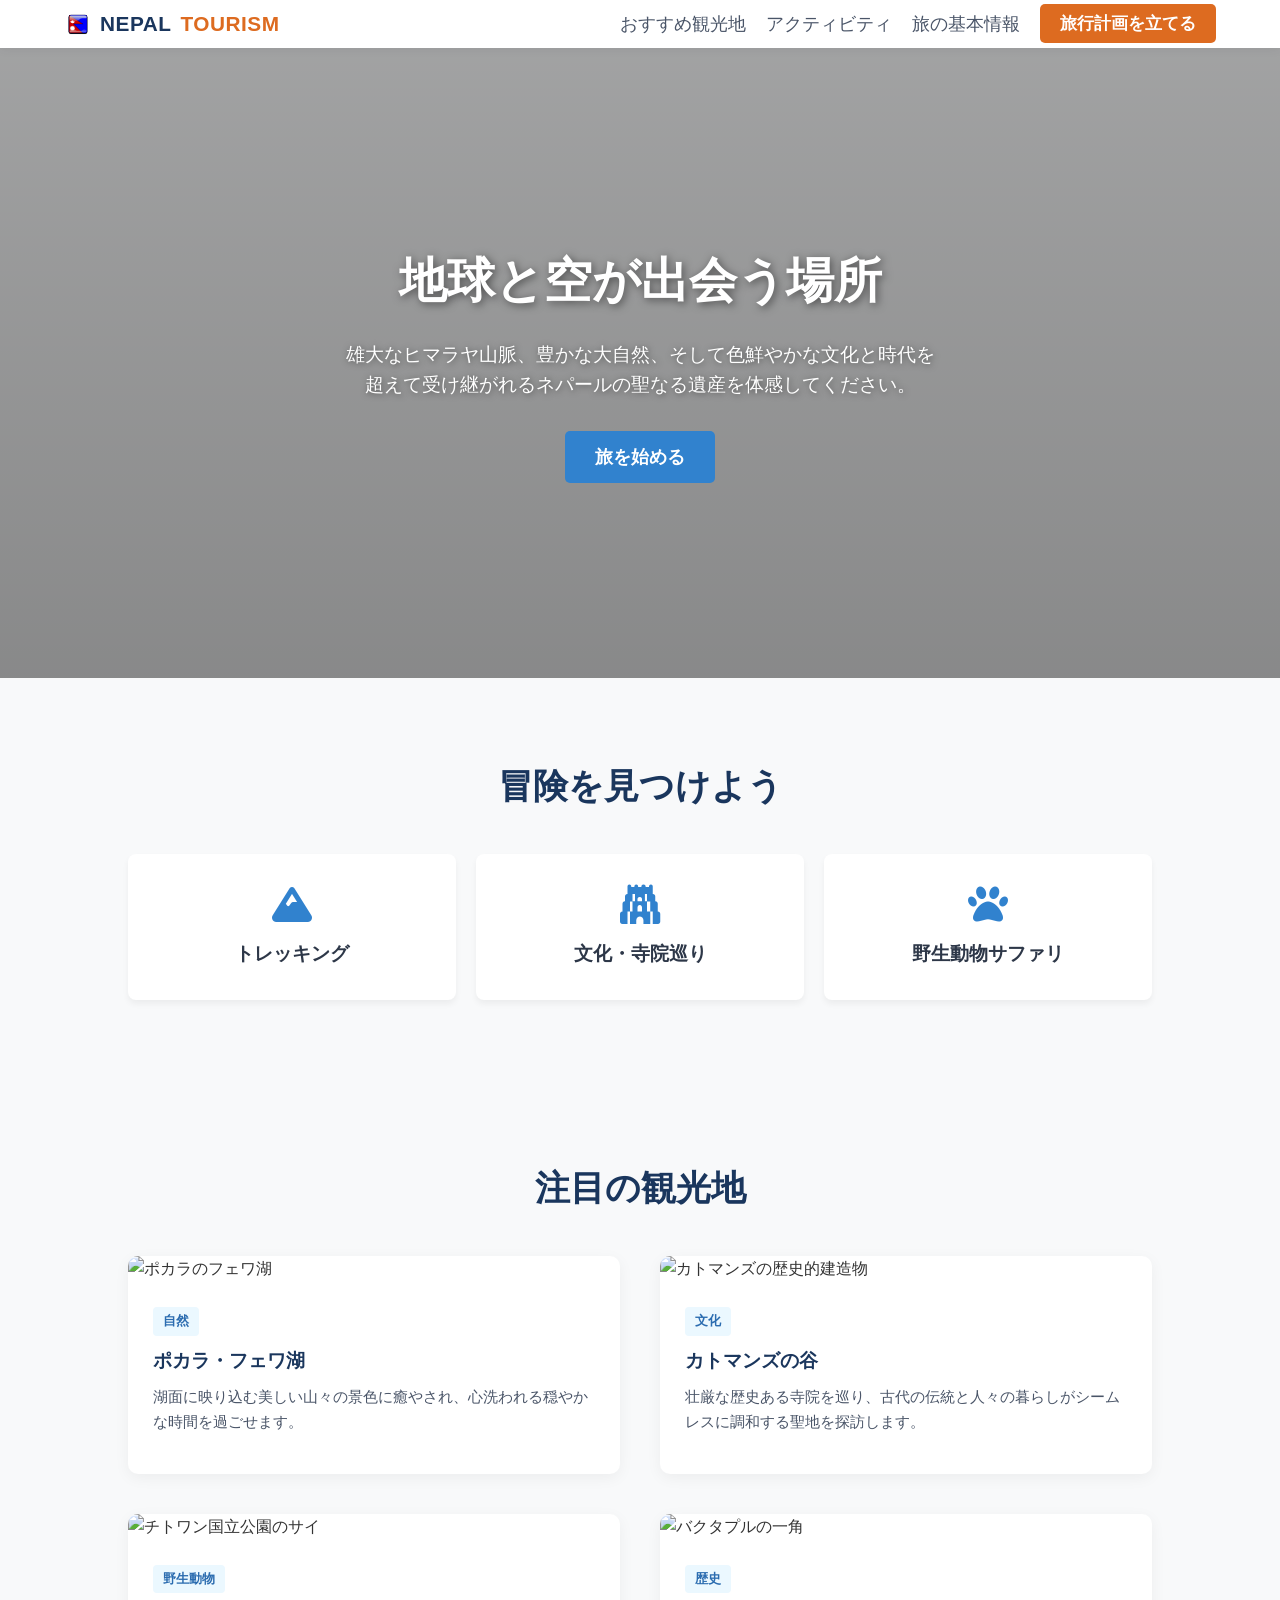
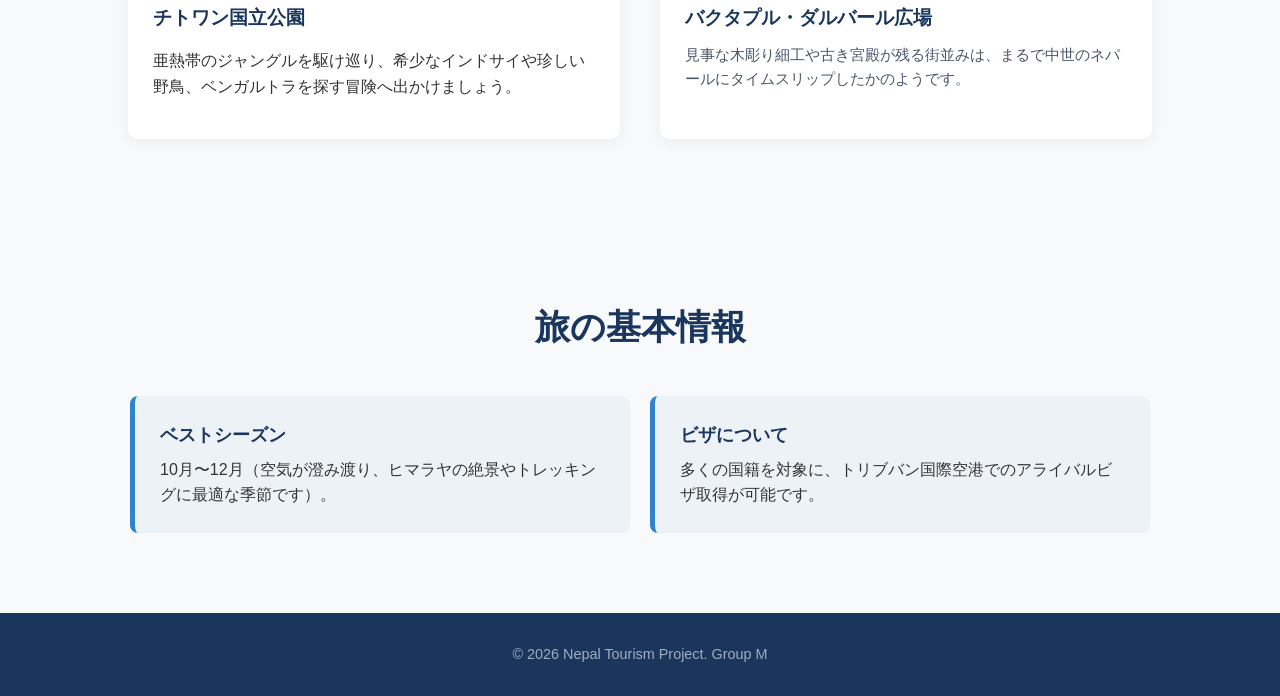
==== index.html @ db40b8c1 "index.html" ====
<!doctype html>
<html lang="ja">

<head>
    <meta charset="utf-8">
    <meta name="viewport" content="width=device-width, initial-scale=1.0">
    <meta name="description" content="ネパールの壮大な自然と文化の美しさを探求する旅へ">
    <title>ネパール観光ガイド | Discover Nepal</title>
    <link rel="stylesheet" href="https://unpkg.com/ress/dist/ress.min.css">
    <link rel="stylesheet" href="https://fonts.googleapis.com/css?family=Philosopher">
    <link rel="stylesheet" href="https://cdnjs.cloudflare.com/ajax/libs/font-awesome/6.4.0/css/all.min.css">
    <link rel="stylesheet" href="project.css">
</head>

<body>
    <!-- PROJECT -->
    <header class="site-header wrapper">
        <div id="home" class="logo">
            <a href="ourproject.html"><img src="np.svg" alt="Flag" class="logo-flag"> NEPAL<span>TOURISM</span></a>
        </div>
        <nav class="main-nav">
            <ul>
                <li><a href="#Destinations">おすすめ観光地</a></li>
                <li><a href="#Activities">アクティビティ</a></li>
                <li><a href="#Guide">旅の基本情報</a></li>
                <li><a href="#Contact" class="btn-nav">旅行計画を立てる</a></li>
            </ul>
        </nav>
    </header>

    <main>
        <section class="home">
            <div class="home-content wrapper">
                <h1>地球と空が出会う場所</h1>
                <p>雄大なヒマラヤ山脈、豊かな大自然、そして色鮮やかな文化と時代を超えて受け継がれるネパールの聖なる遺産を体感してください。</p>
                <a href="#Destinations" class="btn-primary">旅を始める</a>
            </div>
        </section>

        <!-- /#home -->
        <section id="Activities" class="categories">
            <h2>冒険を見つけよう</h2>
            <div class="category-grid">
                <div class="category-card">
                    <a href="trekking.html" target="_blank" rel="noopener noreferrer">
                        <i class="fa-solid fa-mountain"></i>
                        <h3>トレッキング</h3>
                    </a>
                </div>
                <div class="category-card">
                    <a href="culture.html" target="_blank" rel="noopener noreferrer">
                        <i class="fa-solid fa-gopuram"></i>
                        <h3>文化・寺院巡り</h3>
                    </a>
                </div>
                <div class="category-card">
                    <a href="safari.html" target="_blank" rel="noopener noreferrer">
                        <i class="fa-solid fa-paw"></i>
                        <h3>野生動物サファリ</h3>
                    </a>
                </div>
            </div>
        </section>
        <section id="Destinations" class="destinations">
            <h2>注目の観光地</h2>
            <div class="card-wrapper">
                <article class="Destination-card">
                    <img src="https://images.unsplash.com/photo-1735533441842-33c5e47b22ae?q=80&w=1470&auto=format&fit=crop&ixlib=rb-4.1.0&ixid=M3wxMjA3fDB8MHxwaG90by1wYWdlfHx8fGVufDB8fHx8fA%3D%3D
" alt="ポカラのフェワ湖">
                    <div class="card-body">
                        <span class="tag">自然</span>
                        <h3>ポカラ・フェワ湖</h3>
                        <p>湖面に映り込む美しい山々の景色に癒やされ、心洗われる穏やかな時間を過ごせます。</p>
                    </div>
                </article>
                <article class="Destination-card">
                    <img src="https://images.unsplash.com/photo-1605640840605-14ac1855827b?q=80&w=1633&auto=format&fit=crop&ixlib=rb-4.1.0&ixid=M3wxMjA3fDB8MHxwaG90by1wYWdlfHx8fGVufDB8fHx8fA%3D%3D
" alt="カトマンズの歴史的建造物">
                    <div class="card-body">
                        <span class="tag">文化</span>
                        <h3>カトマンズの谷</h3>
                        <p>壮厳な歴史ある寺院を巡り、古代の伝統と人々の暮らしがシームレスに調和する聖地を探訪します。</p>
                    </div>
                </article>
                <article class="Destination-card">
                    <img src="https://images.unsplash.com/photo-1751931817996-368c9ee352ee?q=80&w=1470&auto=format&fit=crop&ixlib=rb-4.1.0&ixid=M3wxMjA3fDB8MHxwaG90by1wYWdlfHx8fGVufDB8fHx8fA%3D%3D
" alt="チトワン国立公園のサイ">
                    <div class="card-body">
                        <span class="tag">野生動物</span>
                        <h3>チトワン国立公園</h3>
                        </p>亜熱帯のジャングルを駆け巡り、希少なインドサイや珍しい野鳥、ベンガルトラを探す冒険へ出かけましょう。</p>
                    </div>
                </article>
                <article class="Destination-card">
                    <img src="https://hsj.com.np/uploads/0000/1/2023/08/06/bhaktapur-rainy.jpg
" alt="バクタプルの一角">
                    <div class="card-body">
                        <span class="tag">歴史</span>
                        <h3>バクタプル・ダルバール広場</h3>
                        <p>見事な木彫り細工や古き宮殿が残る街並みは、まるで中世のネパールにタイムスリップしたかのようです。</p>
                    </div>
                </article>
            </div>
        </section>

        <!-- トラベルガイドセクション -->
        <section id="Guide" class="travel-info">
            <h2>旅の基本情報</h2>
            <div class="info-box-container">
                <div class="info-box">
                    <h4>ベストシーズン</h4>
                    <p>10月〜12月（空気が澄み渡り、ヒマラヤの絶景やトレッキングに最適な季節です）。</p>
                </div>
                <div class="info-box">
                    <h4>ビザについて</h4>
                    <p>多くの国籍を対象に、トリブバン国際空港でのアライバルビザ取得が可能です。</p>
                </div>
            </div>
        </section>
    </main>

    <!-- フッター -->
    <footer class="site-footer">
        <p>&copy; 2026 Nepal Tourism Project. Group M</p>
    </footer>

    <!-- スクロールアニメーションのスクリプト -->
    <script>
        const header = document.querySelector('.site-header');
        let lastScrollY = window.scrollY;

        window.addEventListener('scroll', () => {
            const currentScrollY = window.scrollY;
            if (currentScrollY < 0) return;

            if (currentScrollY > lastScrollY && currentScrollY > 80) {
                header.classList.add('scroll-hide');
            } else {
                header.classList.remove('scroll-hide');
            }
            lastScrollY = currentScrollY;
        });
    </script>
</body>

</html>
---- project.css ----
/*css start*/

* {
    margin: 0;
    padding: 0;
    box-sizing: border-box;
    font-family: "Helvetica Neue", Arial, "Hiragino Kaku Gothic ProN", "Hiragino Sans", sans-serif;
}

html {
    scroll-behavior: smooth;
}

body {
    background-color: #f8f9fa;
    color: #333;
    line-height: 1.6;
}

a {
    text-decoration: none;
    color: inherit;
}

/*2*/
.site-header {
    background-color: #ffffff;
    display: flex;
    justify-content: space-between;
    align-items: center;
    padding: 10px 5%;
    position: sticky;
    top: 0;
    z-index: 1000;
    box-shadow: 0 2px 10px rgba(0, 0, 0, 0.05);
    transition: transform 0.8s cubic-bezier(0.25, 1, 0.5, 1),
        opacity 0.8s cubic-bezier(0.25, 1, 0.5, 1),
        box-shadow 0.8s ease;
    transform: translateY(0);
    opacity: 1;
}

.site-header.scroll-hide {
    transform: translateY(-100%);
    /* Removed -100%. Now it only moves up slightly as it fades */
    opacity: 0;
    /* This creates the ultimate transparent blending effect */
    box-shadow: 0 2px 10px rgba(0, 0, 0, 0);
    /* Softly melts away the drop-shadow */
    pointer-events: none;
    /* Prevents users from accidentally clicking hidden menu links */
}

.logo a {
    display: flex;
    align-items: center;
    gap: 8px;
    font-weight: 700;
    font-size: 1.3rem;
    letter-spacing: 0.5px;
    color: #1a365d;
    line-height: 1;
}

.logo-flag {
    height: 28px;
    width: auto;
    object-fit: contain;
    display: inline-block;
}

.logo span {
    color: #dd6b20;
    margin-left: 1px;
}

.main-nav ul {
    display: flex;
    list-style: none;
    align-items: center;
    gap: 20px;
}

.main-nav a:not(.btn-nav) {
    font-weight: 500;
    font-size: 1.1rem;
    color: #4a5568;
    transition: color 0.3s ease;
}

.main-nav a:not(.btn-nav):hover {
    color: #dd6b20;
}

.btn-nav {
    background-color: #dd6b20;
    color: white !important;
    padding: 10px 20px;
    border-radius: 5px;
    font-weight: 600;
    font-size: 1.05rem;
    transition: background 0.3s ease;
}

.btn-nav:hover {
    background-color: #c05621;
}


.home {
    background: linear-gradient(rgba(0, 0, 0, 0.35), rgba(0, 0, 0, 0.45)),
        url('https://images.unsplash.com/photo-1589800463007-3be49fe18b92?q=80&w=2070&auto=format&fit=crop&ixlib=rb-4.1.0&ixid=M3wxMjA3fDB8MHxwaG90by1wYWdlfHx8fGVufDB8fHx8fA%3D%3D') no-repeat center center/cover;
    height: 70vh;
    display: flex;
    justify-content: center;
    align-items: center;
    text-align: center;
    color: white;
    padding: 0 20px;
}

.home-content h1 {
    font-size: 3rem;
    margin-bottom: 20px;
    text-shadow: 2px 2px 8px rgba(0, 0, 0, 0.5);
}

.home-content p {
    font-size: 1.2rem;
    max-width: 600px;
    margin: 0 auto 30px auto;
    text-shadow: 1px 1px 6px rgba(0, 0, 0, 0.5);
}

.btn-primary {
    background-color: #3182ce;
    color: white;
    padding: 12px 30px;
    border-radius: 5px;
    font-weight: 600;
    font-size: 1.1rem;
    transition: background 0.3s ease, transform 0.2s ease;
    display: inline-block;
}

.btn-primary:hover {
    background-color: #2b6cb0;
    transform: scale(1.03);
}

/*section*/

section {
    padding: 80px 10%;
    text-align: center;
}

section h2 {
    font-size: 2.2rem;
    color: #1a365d;
    margin-bottom: 40px;
    position: relative;
}

/*category*/
.category-grid {
    display: grid;
    grid-template-columns: repeat(auto-fit, minmax(200px, 1fr));
    gap: 20px;
}

.category-card {
    background: white;
    padding: 30px 20px;
    border-radius: 8px;
    box-shadow: 0 4px 6px rgba(0, 0, 0, 0.05);
    transition: transform 0.3s ease, box-shadow 0.3s ease;
}

.category-card a {
    display: block;
    width: 100%;
    height: 100%;
    color: inherit;
}

.category-card:hover {
    transform: translateY(-5px);
    box-shadow: 0 8px 15px rgba(0, 0, 0, 0.08);
}

.category-card i {
    font-size: 2.5rem;
    color: #3182ce;
    margin-bottom: 15px;
}

.category-card h3 {
    color: #2d3748;
    font-size: 1.2rem;
    transition: color 0.3s ease;
}

.category-card:hover h3 {
    color: #3182ce;
}

/*destination*/
.card-wrapper {
    display: grid;
    grid-template-columns: repeat(2, 1fr);
    gap: 40px;
    text-align: left;
}

.Destination-card {
    background: white;
    border-radius: 10px;
    overflow: hidden;
    box-shadow: 0 4px 15px rgba(0, 0, 0, 0.05);
    transition: transform 0.3s ease, box-shadow 0.3s ease;
}

.Destination-card img {
    width: 100%;
    height: 400px;
    object-fit: cover;
}

.card-body {
    padding: 25px;
}

.tag {
    background-color: #ebf8ff;
    color: #2b6cb0;
    padding: 4px 10px;
    border-radius: 4px;
    font-size: 0.8rem;
    font-weight: 600;
    display: inline-block;
    margin-bottom: 10px;
}

.card-body h3 {
    color: #1a365d;
    margin-bottom: 10px;
}

.card-body p {
    color: #4a5568;
    font-size: 0.95rem;
    margin-bottom: 15px;
}

/* Info Boxes */
.info-box-container {
    display: flex;
    gap: 20px;
    justify-content: center;
    flex-wrap: wrap;
}

/*infobox*/
.info-box {
    background-color: #edf2f7;
    padding: 25px;
    border-radius: 8px;
    flex: 1;
    min-width: 280px;
    max-width: 500px;
    text-align: left;
    border-left: 5px solid #3182ce;
}

.info-box h4 {
    color: #1a365d;
    font-size: 1.1rem;
    margin-bottom: 8px;
}

/*footer*/
.site-footer {
    background-color: #1a365d;
    color: #a0aec0;
    padding: 30px;
    text-align: center;
    font-size: 0.9rem;
}

.Destination-card:hover {
    transform: translateY(-5px);
    box-shadow: 0 8px 25px rgba(0, 0, 0, 0.1);
}
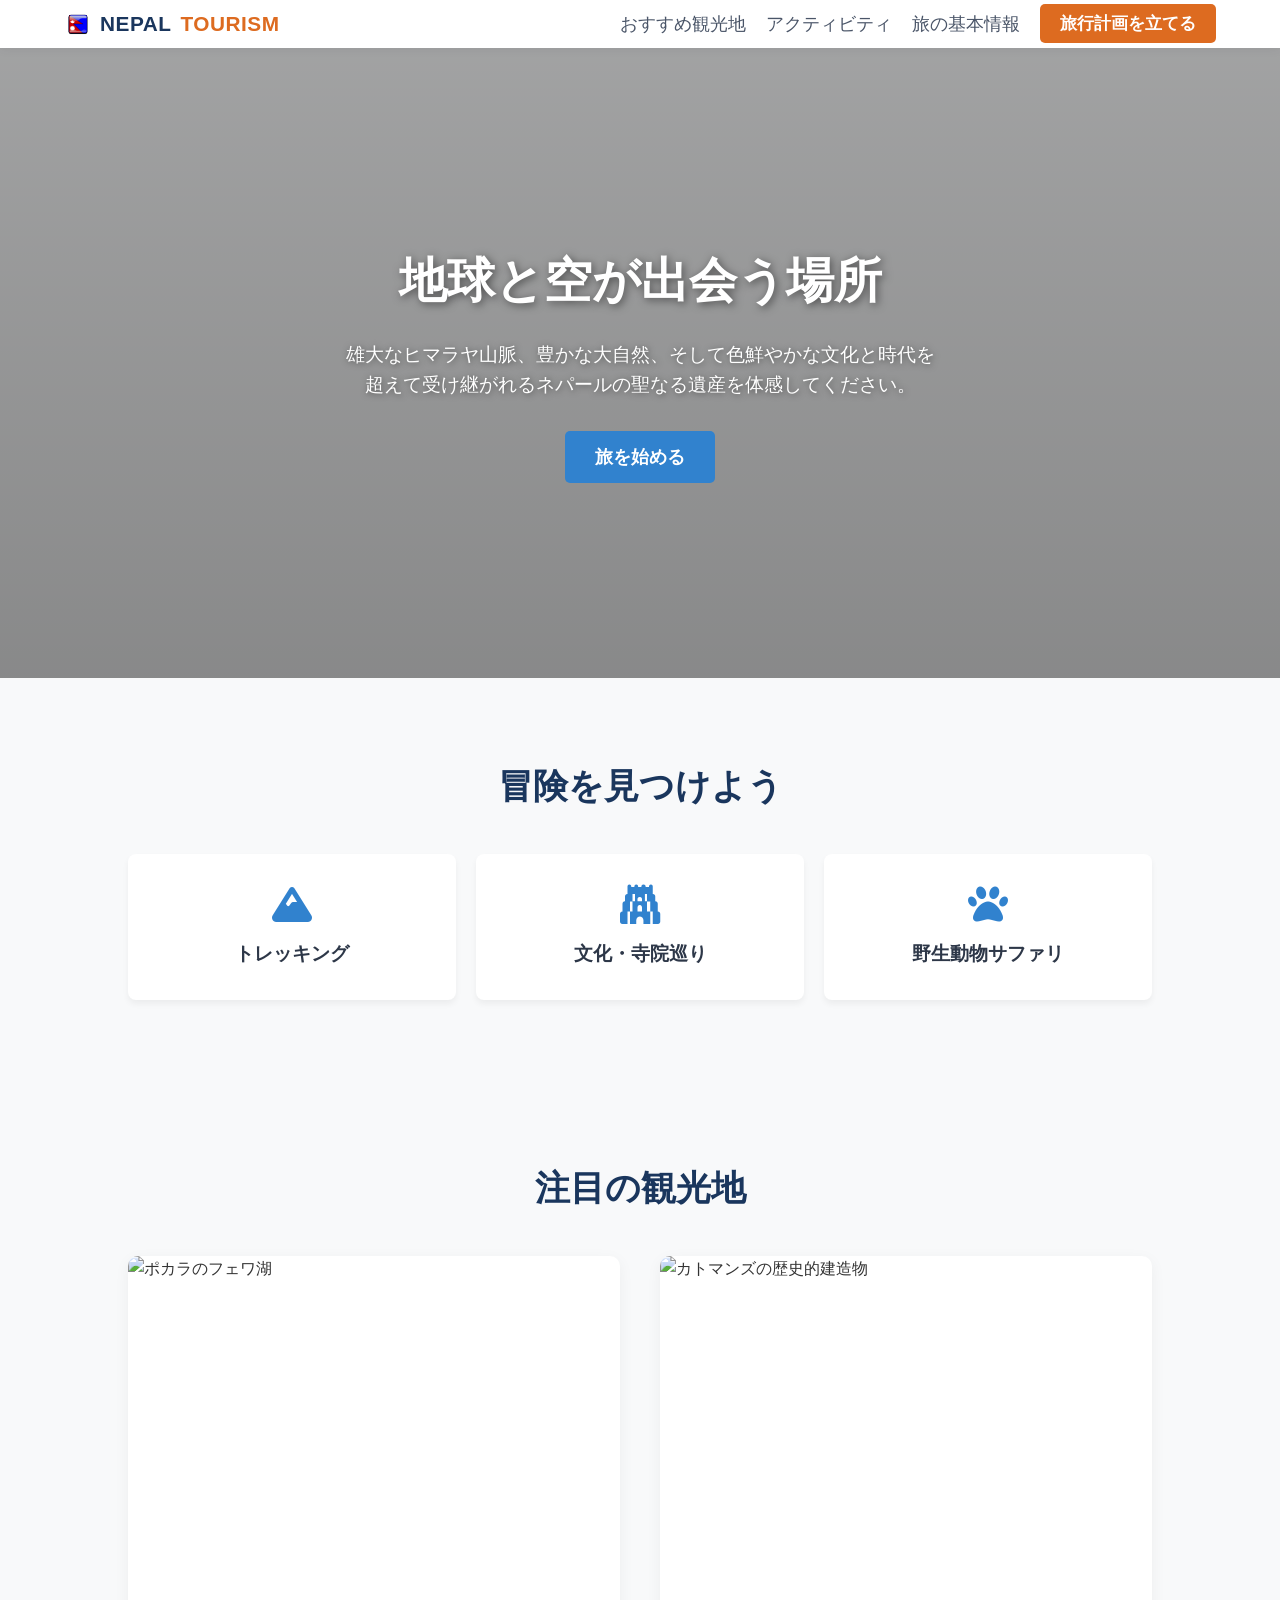
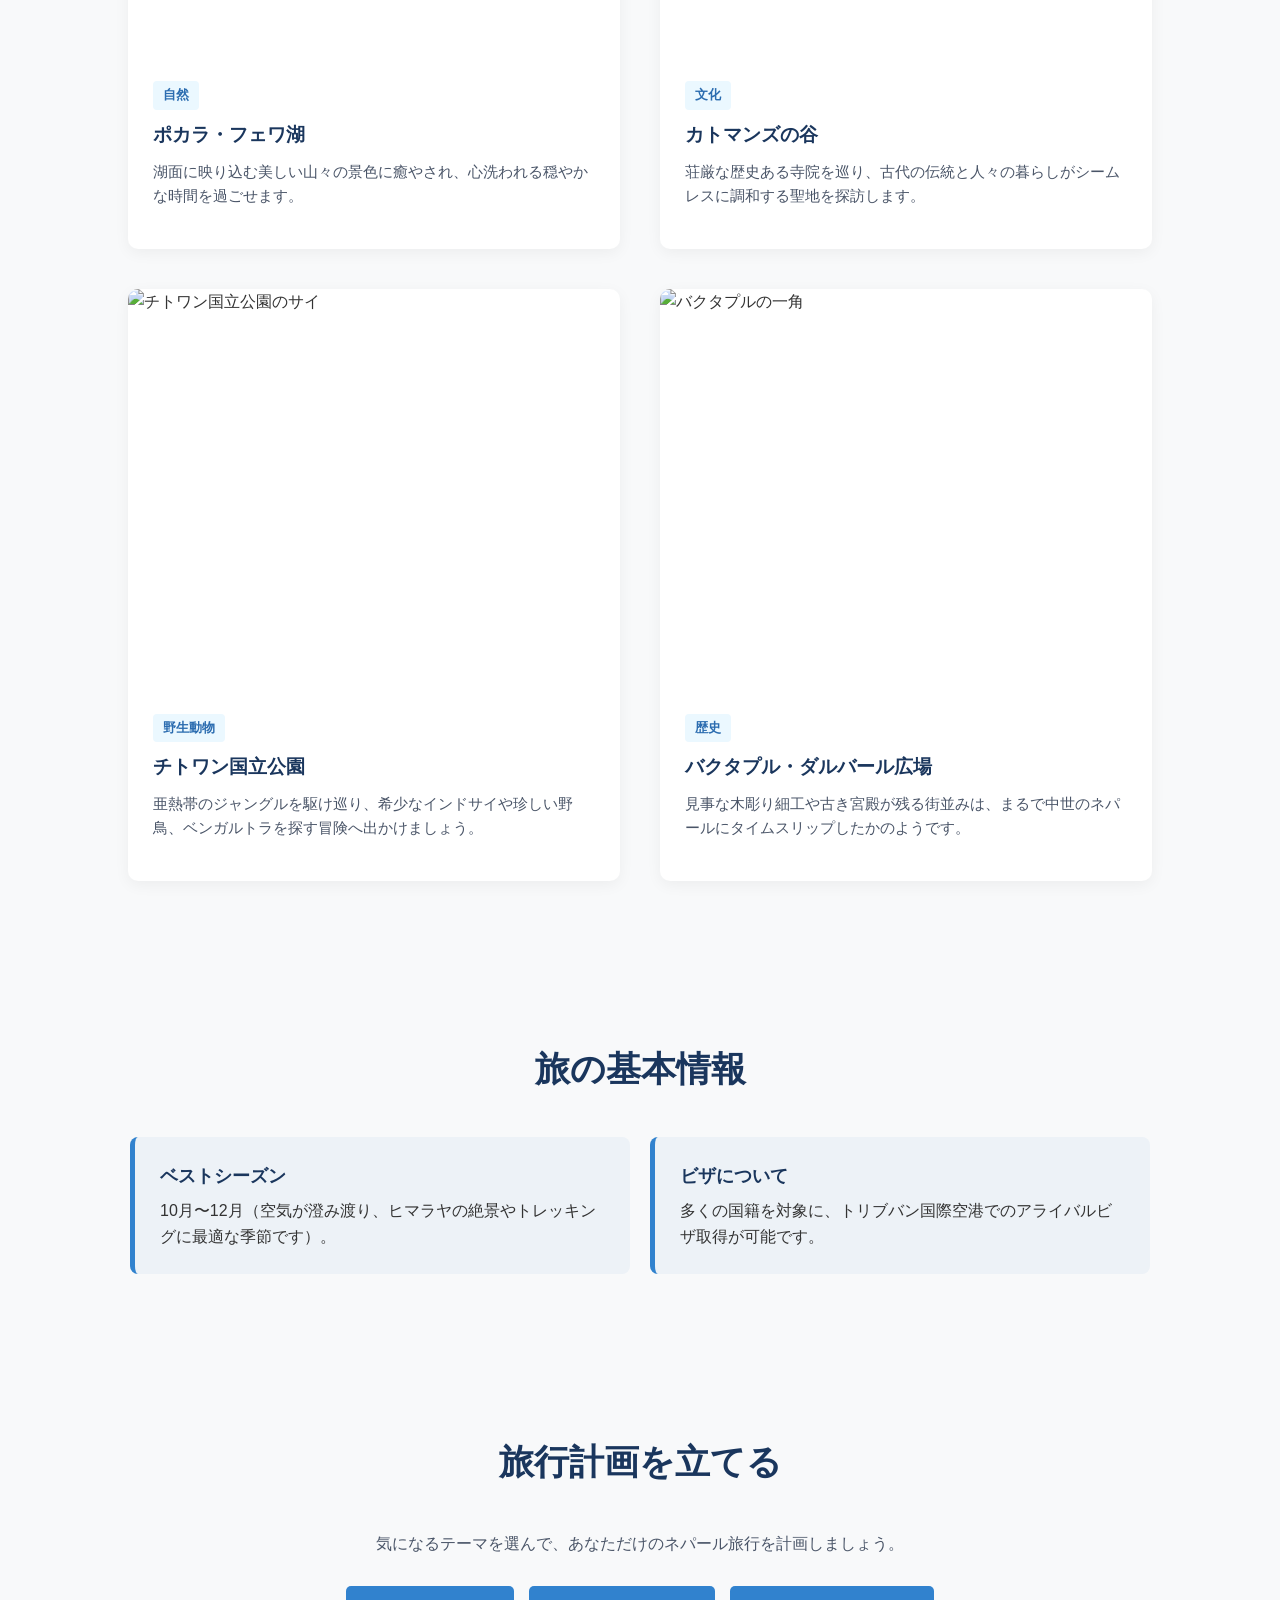
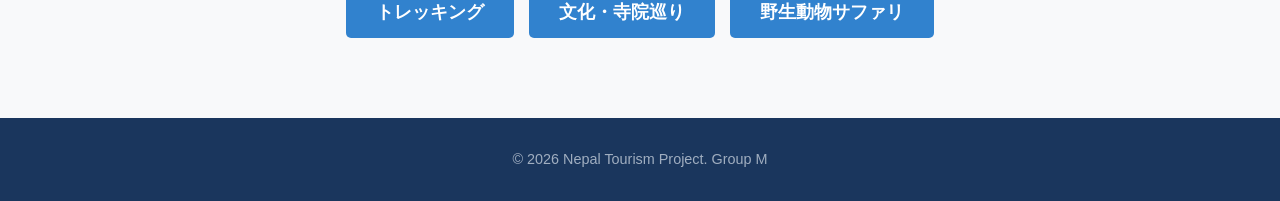
==== commit 518c3bcd: "index.html" ====
--- a/index.html
+++ b/index.html
@@ -7,16 +7,14 @@
     <meta name="description" content="ネパールの壮大な自然と文化の美しさを探求する旅へ">
     <title>ネパール観光ガイド | Discover Nepal</title>
     <link rel="stylesheet" href="https://unpkg.com/ress/dist/ress.min.css">
-    <link rel="stylesheet" href="https://fonts.googleapis.com/css?family=Philosopher">
     <link rel="stylesheet" href="https://cdnjs.cloudflare.com/ajax/libs/font-awesome/6.4.0/css/all.min.css">
     <link rel="stylesheet" href="project.css">
 </head>
 
 <body>
-    <!-- PROJECT -->
-    <header class="site-header wrapper">
+    <header class="site-header">
         <div id="home" class="logo">
-            <a href="ourproject.html"><img src="np.svg" alt="Flag" class="logo-flag"> NEPAL<span>TOURISM</span></a>
+            <a href="index.html"><img src="np.svg" alt="ネパール国旗" class="logo-flag"> NEPAL<span>TOURISM</span></a>
         </div>
         <nav class="main-nav">
             <ul>
@@ -30,70 +28,66 @@
 
     <main>
         <section class="home">
-            <div class="home-content wrapper">
+            <div class="home-content">
                 <h1>地球と空が出会う場所</h1>
                 <p>雄大なヒマラヤ山脈、豊かな大自然、そして色鮮やかな文化と時代を超えて受け継がれるネパールの聖なる遺産を体感してください。</p>
                 <a href="#Destinations" class="btn-primary">旅を始める</a>
             </div>
         </section>
 
-        <!-- /#home -->
         <section id="Activities" class="categories">
             <h2>冒険を見つけよう</h2>
             <div class="category-grid">
                 <div class="category-card">
-                    <a href="trekking.html" target="_blank" rel="noopener noreferrer">
-                        <i class="fa-solid fa-mountain"></i>
+                    <a href="trekking.html">
+                        <i class="fa-solid fa-mountain" aria-hidden="true"></i>
                         <h3>トレッキング</h3>
                     </a>
                 </div>
                 <div class="category-card">
-                    <a href="culture.html" target="_blank" rel="noopener noreferrer">
-                        <i class="fa-solid fa-gopuram"></i>
+                    <a href="culture.html">
+                        <i class="fa-solid fa-gopuram" aria-hidden="true"></i>
                         <h3>文化・寺院巡り</h3>
                     </a>
                 </div>
                 <div class="category-card">
-                    <a href="safari.html" target="_blank" rel="noopener noreferrer">
-                        <i class="fa-solid fa-paw"></i>
+                    <a href="safari.html">
+                        <i class="fa-solid fa-paw" aria-hidden="true"></i>
                         <h3>野生動物サファリ</h3>
                     </a>
                 </div>
             </div>
         </section>
+
         <section id="Destinations" class="destinations">
             <h2>注目の観光地</h2>
             <div class="card-wrapper">
-                <article class="Destination-card">
-                    <img src="https://images.unsplash.com/photo-1735533441842-33c5e47b22ae?q=80&w=1470&auto=format&fit=crop&ixlib=rb-4.1.0&ixid=M3wxMjA3fDB8MHxwaG90by1wYWdlfHx8fGVufDB8fHx8fA%3D%3D
-" alt="ポカラのフェワ湖">
+                <article class="destination-card">
+                    <img src="https://images.unsplash.com/photo-1735533441842-33c5e47b22ae?q=80&amp;w=1470&amp;auto=format&amp;fit=crop&amp;ixlib=rb-4.1.0&amp;ixid=M3wxMjA3fDB8MHxwaG90by1wYWdlfHx8fGVufDB8fHx8fA%3D%3D" alt="ポカラのフェワ湖" loading="lazy">
                     <div class="card-body">
                         <span class="tag">自然</span>
                         <h3>ポカラ・フェワ湖</h3>
                         <p>湖面に映り込む美しい山々の景色に癒やされ、心洗われる穏やかな時間を過ごせます。</p>
                     </div>
                 </article>
-                <article class="Destination-card">
-                    <img src="https://images.unsplash.com/photo-1605640840605-14ac1855827b?q=80&w=1633&auto=format&fit=crop&ixlib=rb-4.1.0&ixid=M3wxMjA3fDB8MHxwaG90by1wYWdlfHx8fGVufDB8fHx8fA%3D%3D
-" alt="カトマンズの歴史的建造物">
+                <article class="destination-card">
+                    <img src="https://images.unsplash.com/photo-1605640840605-14ac1855827b?q=80&amp;w=1633&amp;auto=format&amp;fit=crop&amp;ixlib=rb-4.1.0&amp;ixid=M3wxMjA3fDB8MHxwaG90by1wYWdlfHx8fGVufDB8fHx8fA%3D%3D" alt="カトマンズの歴史的建造物" loading="lazy">
                     <div class="card-body">
                         <span class="tag">文化</span>
                         <h3>カトマンズの谷</h3>
-                        <p>壮厳な歴史ある寺院を巡り、古代の伝統と人々の暮らしがシームレスに調和する聖地を探訪します。</p>
+                        <p>荘厳な歴史ある寺院を巡り、古代の伝統と人々の暮らしがシームレスに調和する聖地を探訪します。</p>
                     </div>
                 </article>
-                <article class="Destination-card">
-                    <img src="https://images.unsplash.com/photo-1751931817996-368c9ee352ee?q=80&w=1470&auto=format&fit=crop&ixlib=rb-4.1.0&ixid=M3wxMjA3fDB8MHxwaG90by1wYWdlfHx8fGVufDB8fHx8fA%3D%3D
-" alt="チトワン国立公園のサイ">
+                <article class="destination-card">
+                    <img src="https://images.unsplash.com/photo-1751931817996-368c9ee352ee?q=80&amp;w=1470&amp;auto=format&amp;fit=crop&amp;ixlib=rb-4.1.0&amp;ixid=M3wxMjA3fDB8MHxwaG90by1wYWdlfHx8fGVufDB8fHx8fA%3D%3D" alt="チトワン国立公園のサイ" loading="lazy">
                     <div class="card-body">
                         <span class="tag">野生動物</span>
                         <h3>チトワン国立公園</h3>
-                        </p>亜熱帯のジャングルを駆け巡り、希少なインドサイや珍しい野鳥、ベンガルトラを探す冒険へ出かけましょう。</p>
+                        <p>亜熱帯のジャングルを駆け巡り、希少なインドサイや珍しい野鳥、ベンガルトラを探す冒険へ出かけましょう。</p>
                     </div>
                 </article>
-                <article class="Destination-card">
-                    <img src="https://hsj.com.np/uploads/0000/1/2023/08/06/bhaktapur-rainy.jpg
-" alt="バクタプルの一角">
+                <article class="destination-card">
+                    <img src="https://hsj.com.np/uploads/0000/1/2023/08/06/bhaktapur-rainy.jpg" alt="バクタプルの一角" loading="lazy">
                     <div class="card-body">
                         <span class="tag">歴史</span>
                         <h3>バクタプル・ダルバール広場</h3>
@@ -103,29 +97,37 @@
             </div>
         </section>
 
-        <!-- トラベルガイドセクション -->
         <section id="Guide" class="travel-info">
             <h2>旅の基本情報</h2>
             <div class="info-box-container">
                 <div class="info-box">
-                    <h4>ベストシーズン</h4>
+                    <h3>ベストシーズン</h3>
                     <p>10月〜12月（空気が澄み渡り、ヒマラヤの絶景やトレッキングに最適な季節です）。</p>
                 </div>
                 <div class="info-box">
-                    <h4>ビザについて</h4>
+                    <h3>ビザについて</h3>
                     <p>多くの国籍を対象に、トリブバン国際空港でのアライバルビザ取得が可能です。</p>
                 </div>
             </div>
         </section>
+
+        <section id="Contact" class="plan">
+            <h2>旅行計画を立てる</h2>
+            <p>気になるテーマを選んで、あなただけのネパール旅行を計画しましょう。</p>
+            <div class="plan-links">
+                <a href="trekking.html" class="btn-primary">トレッキング</a>
+                <a href="culture.html" class="btn-primary">文化・寺院巡り</a>
+                <a href="safari.html" class="btn-primary">野生動物サファリ</a>
+            </div>
+        </section>
     </main>
 
-    <!-- フッター -->
     <footer class="site-footer">
         <p>&copy; 2026 Nepal Tourism Project. Group M</p>
     </footer>
 
-    <!-- スクロールアニメーションのスクリプト -->
     <script>
+        // スクロールで下へ動くとヘッダーを隠し、上へ動くと表示する
         const header = document.querySelector('.site-header');
         let lastScrollY = window.scrollY;
 
--- a/project.css
+++ b/project.css
@@ -1,10 +1,8 @@
-/*css start*/
-
+/* ===== Base ===== */
 * {
     margin: 0;
     padding: 0;
     box-sizing: border-box;
-    font-family: "Helvetica Neue", Arial, "Hiragino Kaku Gothic ProN", "Hiragino Sans", sans-serif;
 }
 
 html {
@@ -12,6 +10,7 @@
 }
 
 body {
+    font-family: "Helvetica Neue", Arial, "Hiragino Kaku Gothic ProN", "Hiragino Sans", "Noto Sans JP", sans-serif;
     background-color: #f8f9fa;
     color: #333;
     line-height: 1.6;
@@ -22,7 +21,7 @@
     color: inherit;
 }
 
-/*2*/
+/* ===== Header ===== */
 .site-header {
     background-color: #ffffff;
     display: flex;
@@ -40,15 +39,12 @@
     opacity: 1;
 }
 
+/* Hides the header while scrolling down */
 .site-header.scroll-hide {
     transform: translateY(-100%);
-    /* Removed -100%. Now it only moves up slightly as it fades */
     opacity: 0;
-    /* This creates the ultimate transparent blending effect */
     box-shadow: 0 2px 10px rgba(0, 0, 0, 0);
-    /* Softly melts away the drop-shadow */
     pointer-events: none;
-    /* Prevents users from accidentally clicking hidden menu links */
 }
 
 .logo a {
@@ -106,7 +102,7 @@
     background-color: #c05621;
 }
 
-
+/* ===== Hero ===== */
 .home {
     background: linear-gradient(rgba(0, 0, 0, 0.35), rgba(0, 0, 0, 0.45)),
         url('https://images.unsplash.com/photo-1589800463007-3be49fe18b92?q=80&w=2070&auto=format&fit=crop&ixlib=rb-4.1.0&ixid=M3wxMjA3fDB8MHxwaG90by1wYWdlfHx8fGVufDB8fHx8fA%3D%3D') no-repeat center center/cover;
@@ -148,8 +144,7 @@
     transform: scale(1.03);
 }
 
-/*section*/
-
+/* ===== Sections ===== */
 section {
     padding: 80px 10%;
     text-align: center;
@@ -162,7 +157,7 @@
     position: relative;
 }
 
-/*category*/
+/* ===== Categories ===== */
 .category-grid {
     display: grid;
     grid-template-columns: repeat(auto-fit, minmax(200px, 1fr));
@@ -205,7 +200,7 @@
     color: #3182ce;
 }
 
-/*destination*/
+/* ===== Destination cards (also used on sub pages) ===== */
 .card-wrapper {
     display: grid;
     grid-template-columns: repeat(2, 1fr);
@@ -213,7 +208,7 @@
     text-align: left;
 }
 
-.Destination-card {
+.destination-card {
     background: white;
     border-radius: 10px;
     overflow: hidden;
@@ -221,10 +216,16 @@
     transition: transform 0.3s ease, box-shadow 0.3s ease;
 }
 
-.Destination-card img {
+.destination-card:hover {
+    transform: translateY(-5px);
+    box-shadow: 0 8px 25px rgba(0, 0, 0, 0.1);
+}
+
+.destination-card img {
     width: 100%;
     height: 400px;
     object-fit: cover;
+    display: block;
 }
 
 .card-body {
@@ -253,7 +254,7 @@
     margin-bottom: 15px;
 }
 
-/* Info Boxes */
+/* ===== Travel info ===== */
 .info-box-container {
     display: flex;
     gap: 20px;
@@ -261,7 +262,6 @@
     flex-wrap: wrap;
 }
 
-/*infobox*/
 .info-box {
     background-color: #edf2f7;
     padding: 25px;
@@ -273,13 +273,26 @@
     border-left: 5px solid #3182ce;
 }
 
-.info-box h4 {
+.info-box h3 {
     color: #1a365d;
     font-size: 1.1rem;
     margin-bottom: 8px;
 }
 
-/*footer*/
+/* ===== Plan / Contact ===== */
+.plan p {
+    color: #4a5568;
+    margin-bottom: 30px;
+}
+
+.plan-links {
+    display: flex;
+    flex-wrap: wrap;
+    justify-content: center;
+    gap: 15px;
+}
+
+/* ===== Footer ===== */
 .site-footer {
     background-color: #1a365d;
     color: #a0aec0;
@@ -288,7 +301,46 @@
     font-size: 0.9rem;
 }
 
-.Destination-card:hover {
-    transform: translateY(-5px);
-    box-shadow: 0 8px 25px rgba(0, 0, 0, 0.1);
-}+/* ===== Mobile ===== */
+@media (max-width: 768px) {
+    .site-header {
+        flex-direction: column;
+        gap: 10px;
+    }
+
+    .main-nav ul {
+        flex-wrap: wrap;
+        justify-content: center;
+        gap: 10px 15px;
+    }
+
+    .main-nav a:not(.btn-nav) {
+        font-size: 0.95rem;
+    }
+
+    .btn-nav {
+        padding: 8px 14px;
+        font-size: 0.95rem;
+    }
+
+    .home-content h1 {
+        font-size: 2rem;
+    }
+
+    section {
+        padding: 50px 5%;
+    }
+
+    section h2 {
+        font-size: 1.7rem;
+    }
+
+    .card-wrapper {
+        grid-template-columns: 1fr;
+        gap: 25px;
+    }
+
+    .destination-card img {
+        height: 240px;
+    }
+}
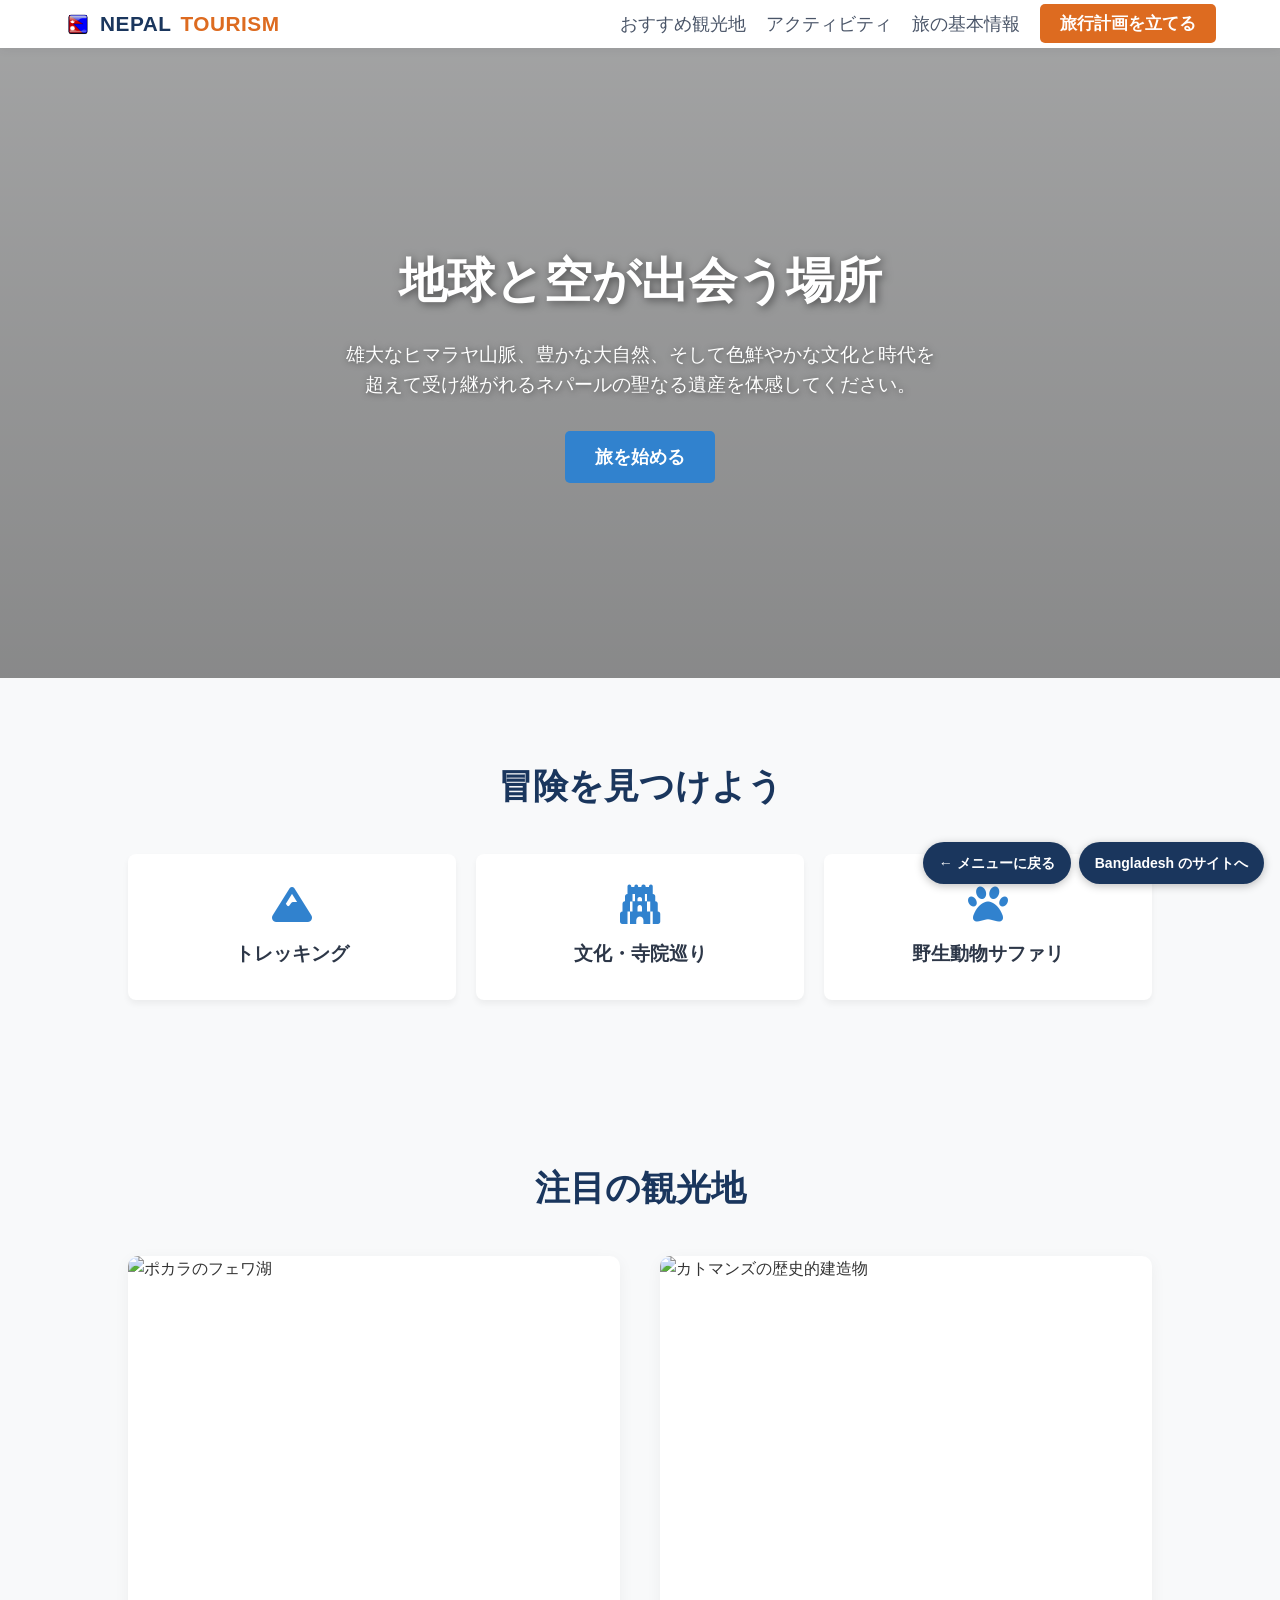
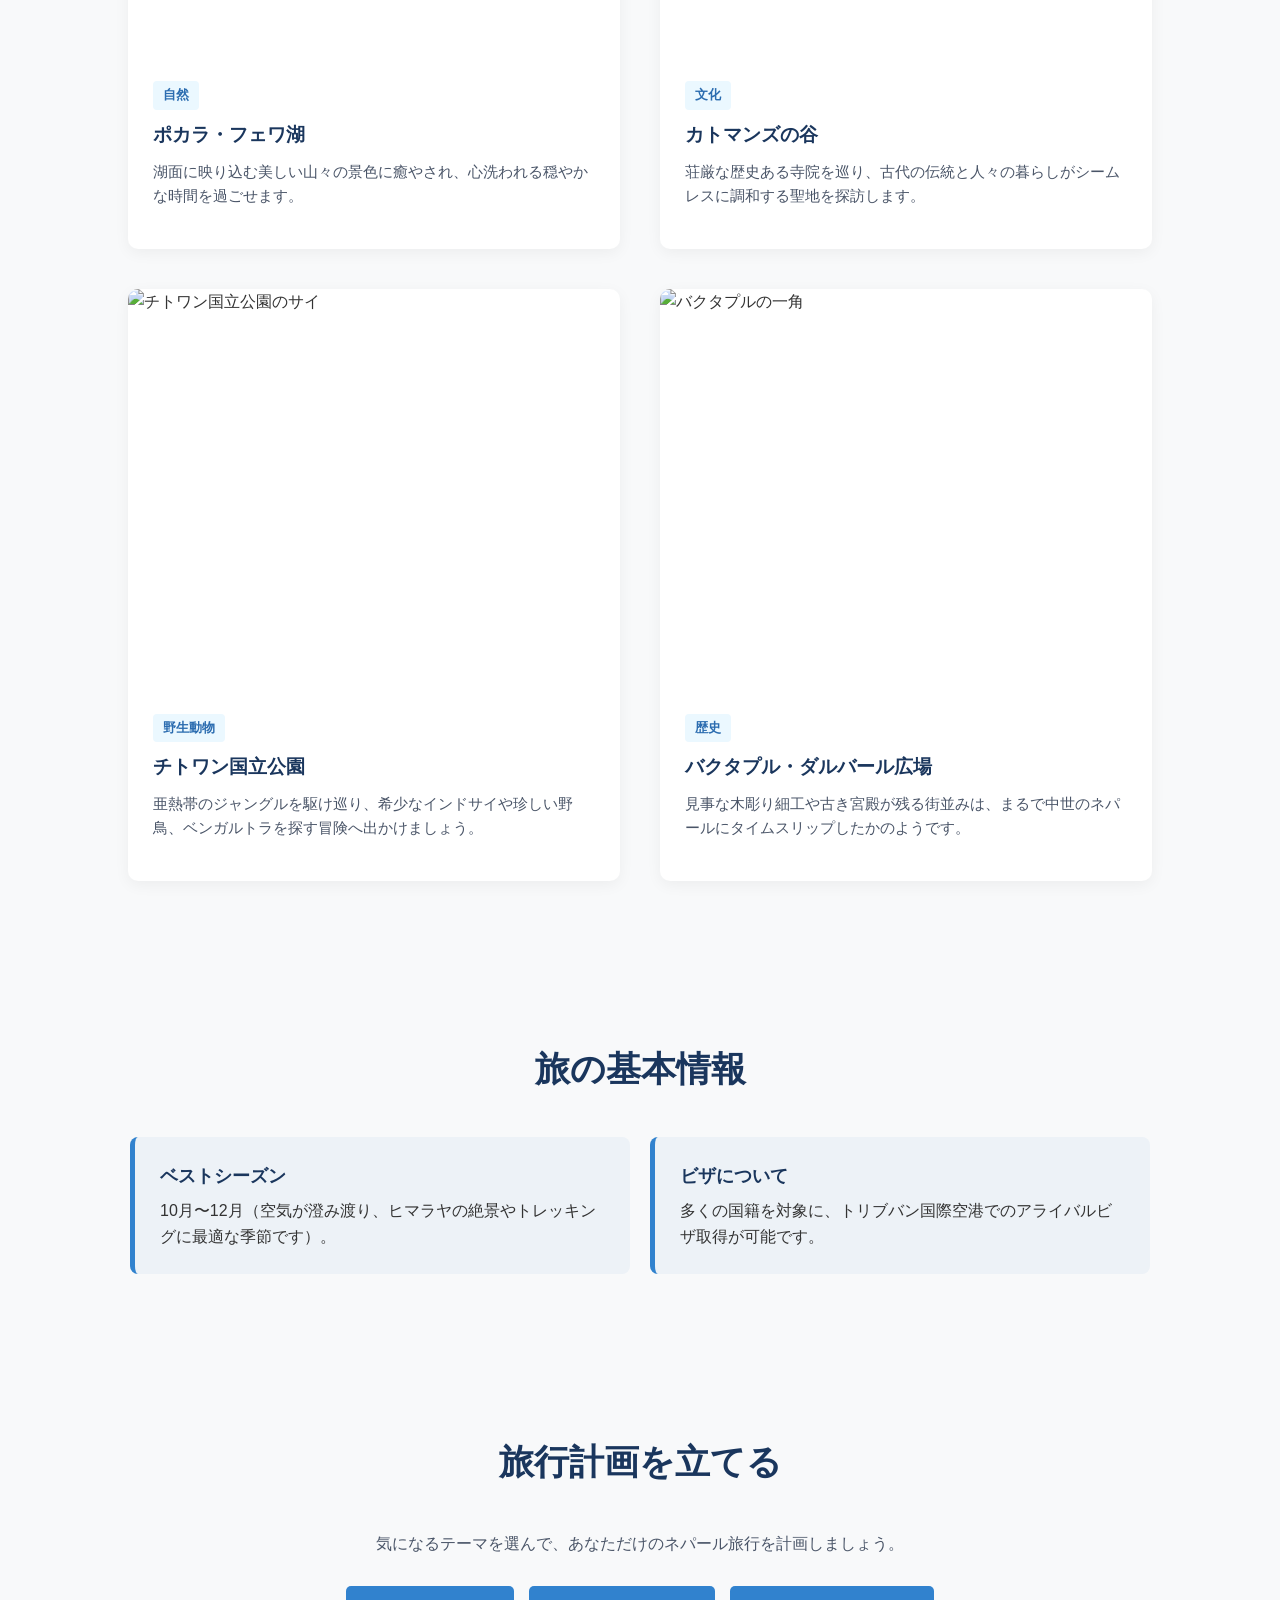
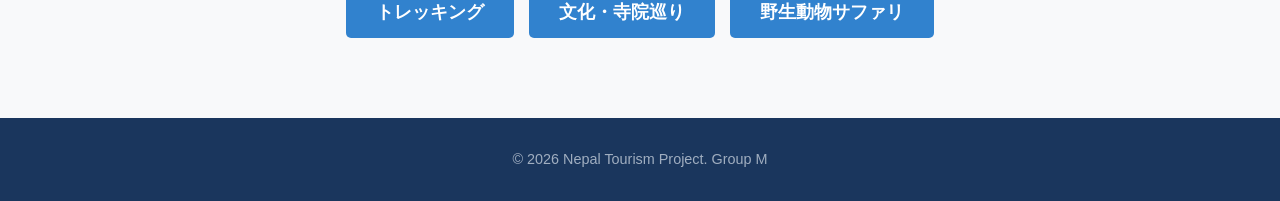
==== commit 80169978: "index.html" ====
--- a/index.html
+++ b/index.html
@@ -143,6 +143,15 @@
             lastScrollY = currentScrollY;
         });
     </script>
+    <div class="festival-switch">
+  <a href="MENU-URL">← メニューに戻る</a>
+  <a href="https://rana1539.github.io/JOY-BANGLA/">Bangladesh のサイトへ</a>
+</div>
+<style>
+  .festival-switch{position:fixed;bottom:16px;right:16px;display:flex;gap:8px;z-index:9999}
+  .festival-switch a{background:#1A365D;color:#fff;padding:10px 16px;border-radius:999px;
+    text-decoration:none;font-weight:700;font-size:14px;box-shadow:0 2px 8px rgba(0,0,0,.25)}
+</style>
 </body>
 
 </html>
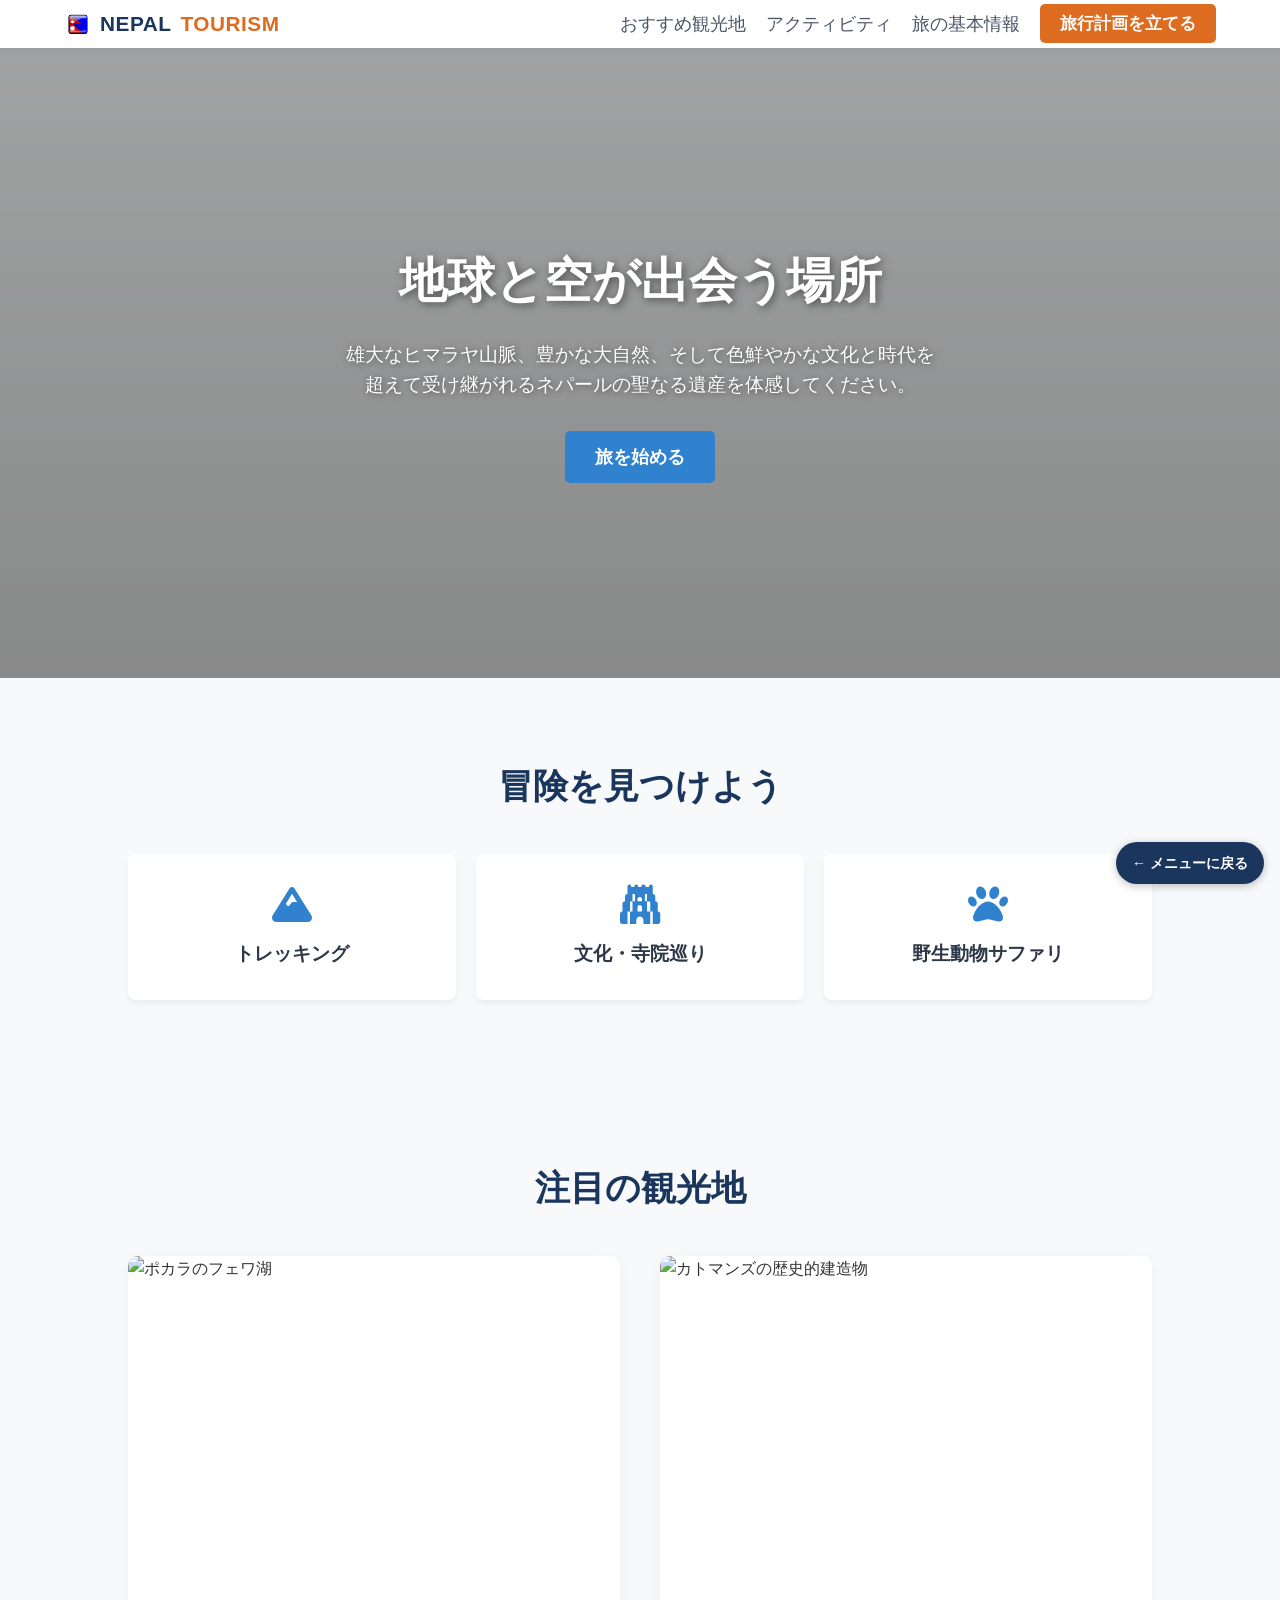
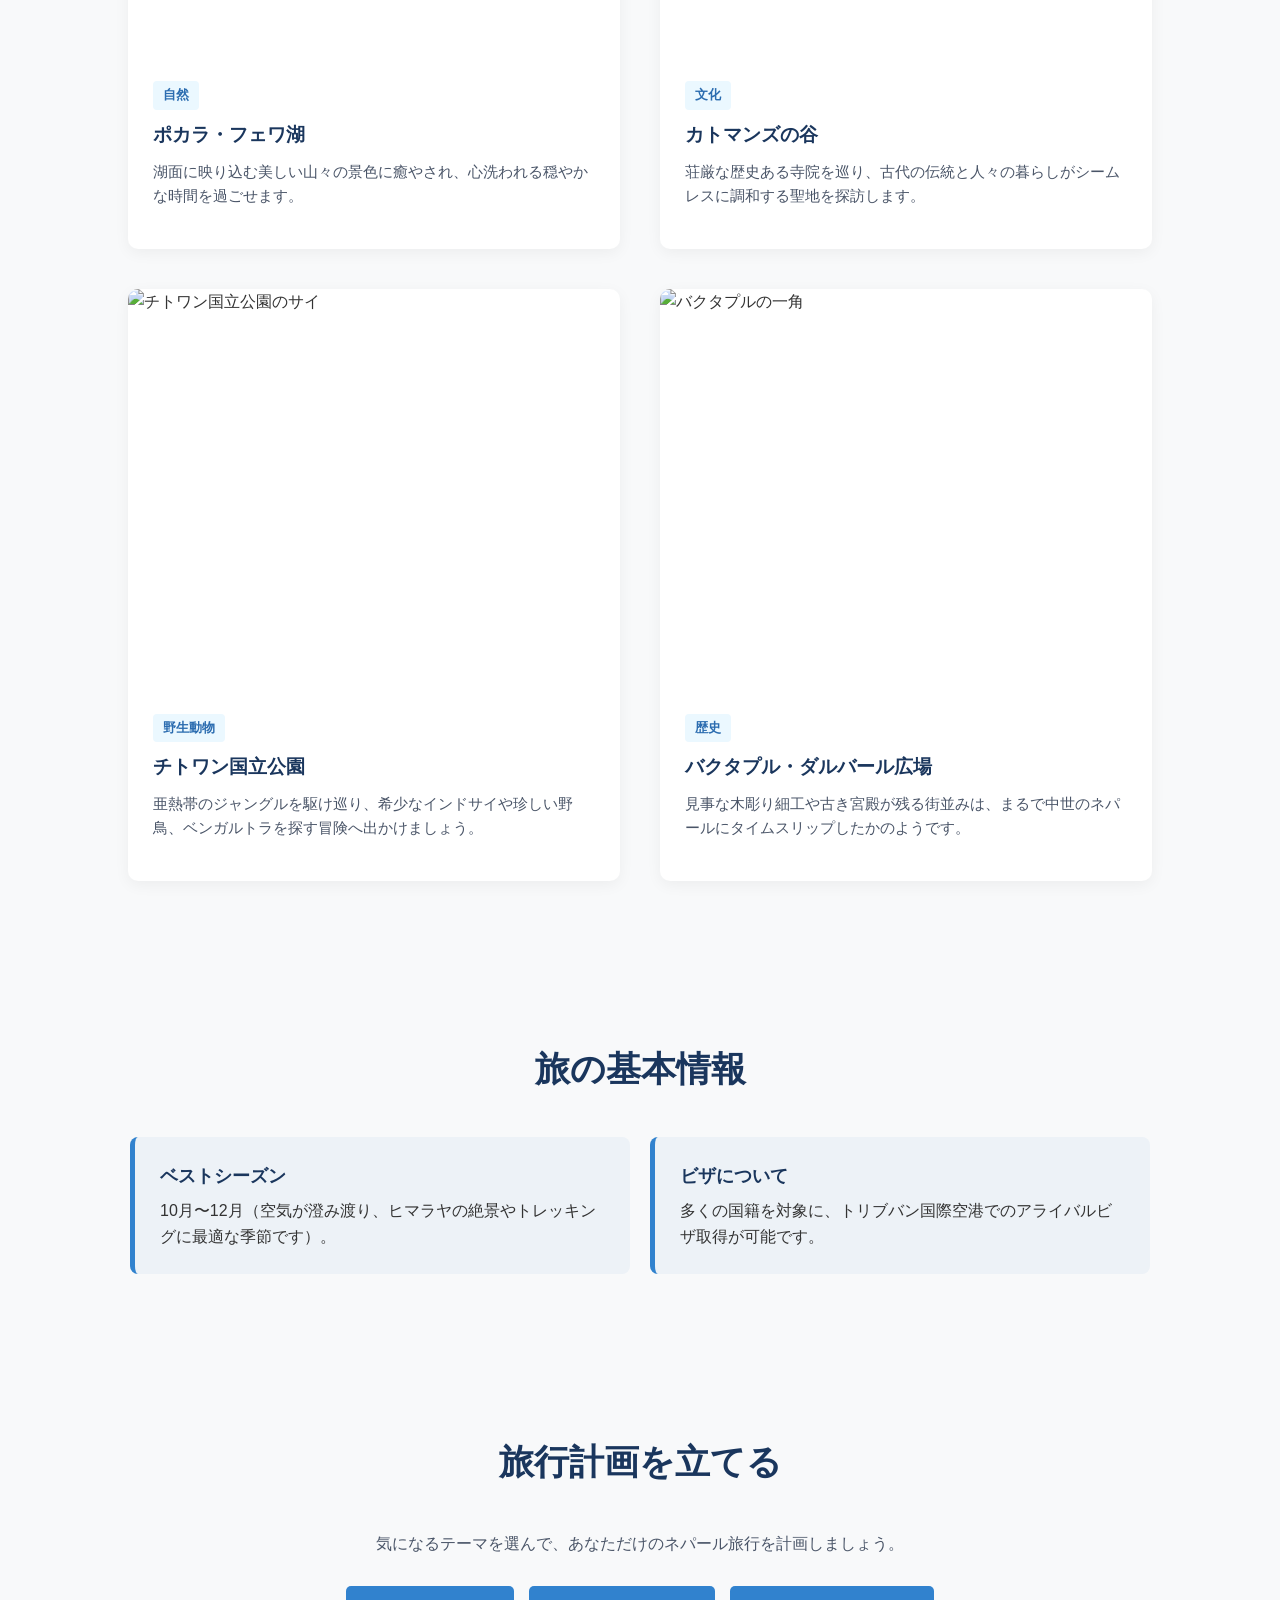
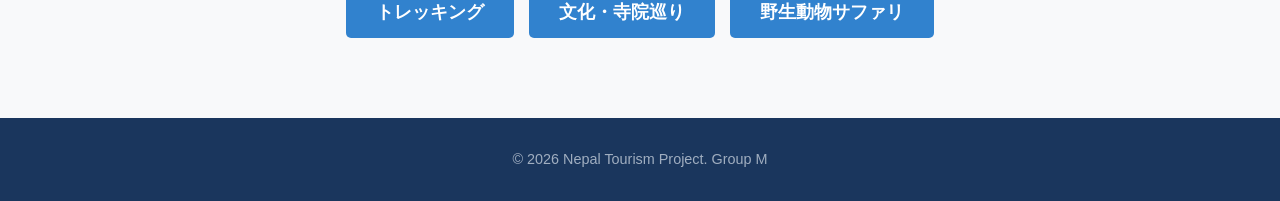
==== commit b44833c1: "index.html" ====
--- a/index.html
+++ b/index.html
@@ -145,7 +145,7 @@
     </script>
     <div class="festival-switch">
   <a href="MENU-URL">← メニューに戻る</a>
-  <a href="https://rana1539.github.io/JOY-BANGLA/">Bangladesh のサイトへ</a>
+  
 </div>
 <style>
   .festival-switch{position:fixed;bottom:16px;right:16px;display:flex;gap:8px;z-index:9999}
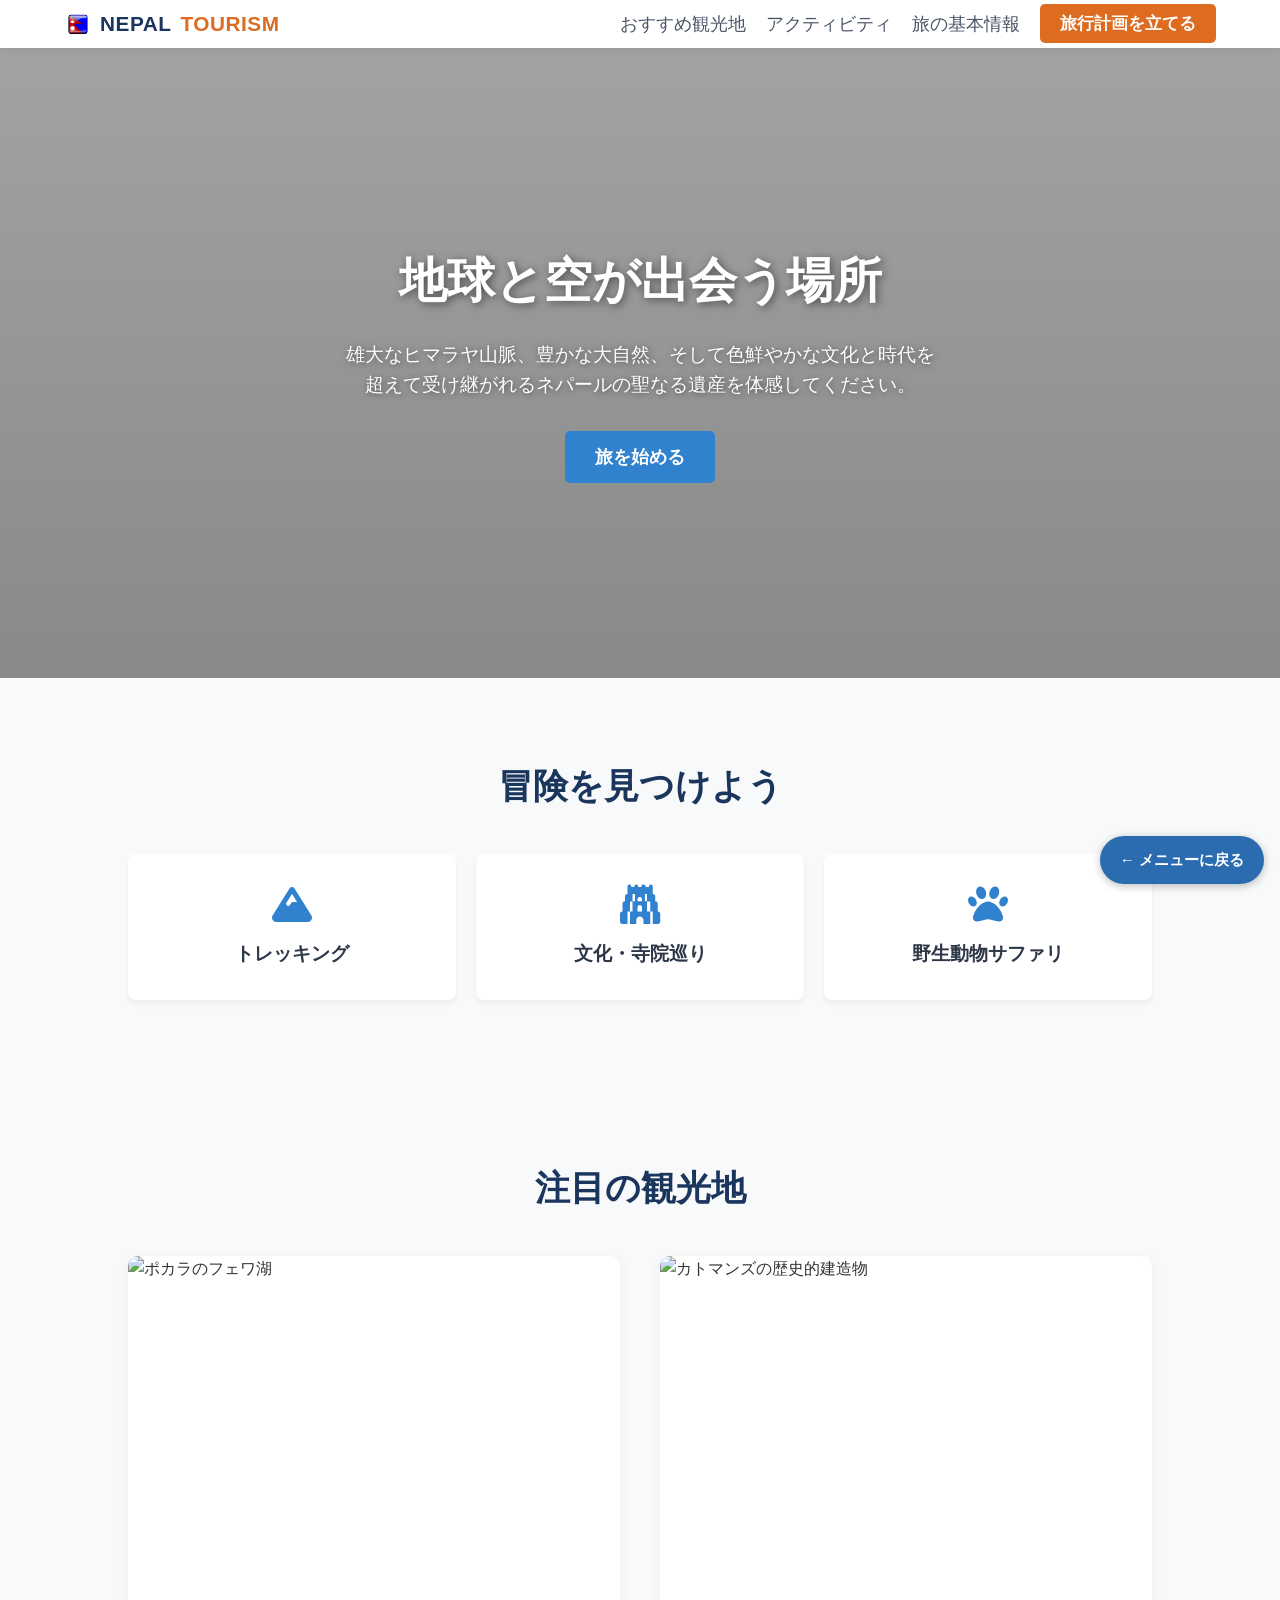
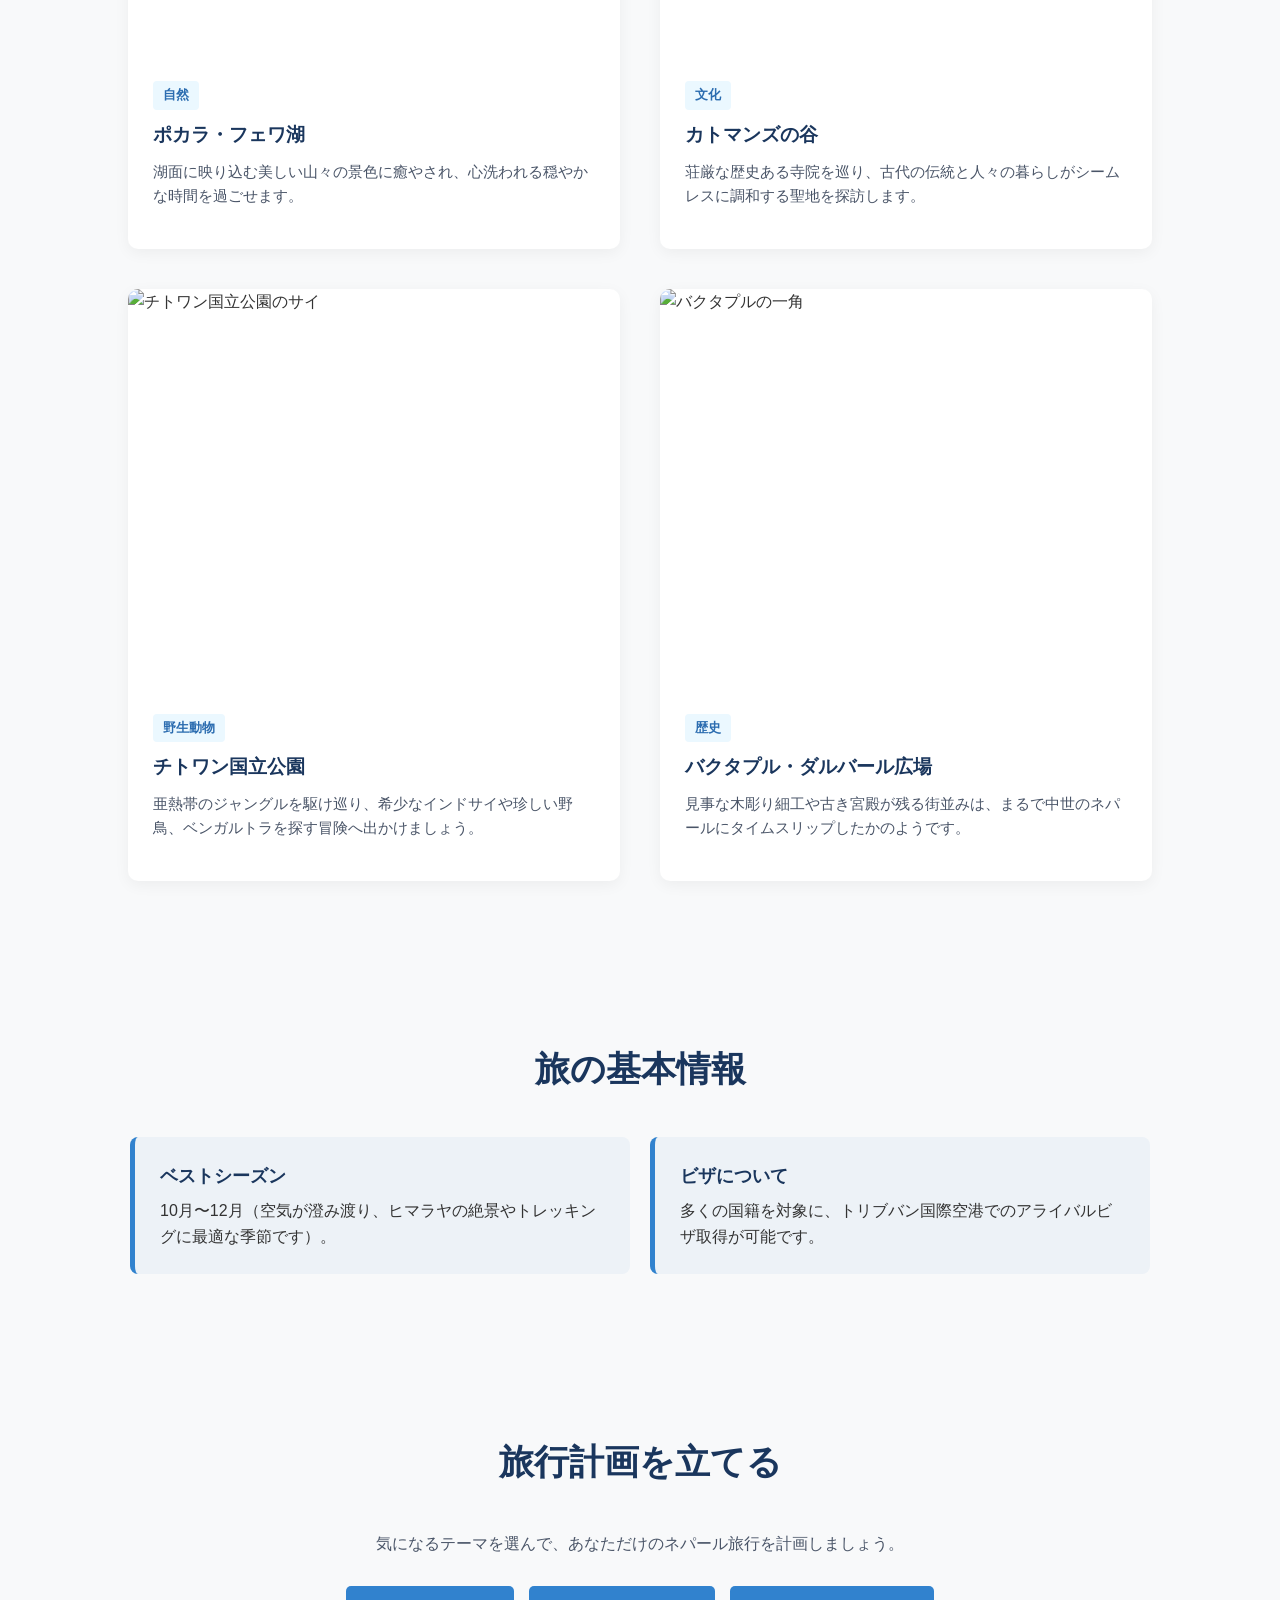
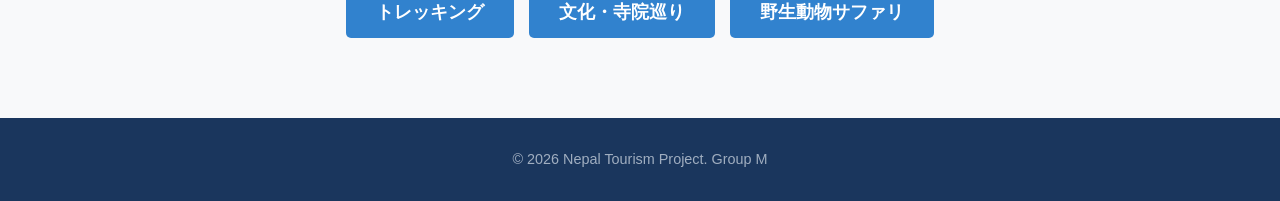
==== commit fce21d67: "index.html" ====
--- a/index.html
+++ b/index.html
@@ -143,14 +143,12 @@
             lastScrollY = currentScrollY;
         });
     </script>
-    <div class="festival-switch">
-  <a href="MENU-URL">← メニューに戻る</a>
-  
-</div>
+    <a class="menu-back" href="MENU-URL">← メニューに戻る</a>
 <style>
-  .festival-switch{position:fixed;bottom:16px;right:16px;display:flex;gap:8px;z-index:9999}
-  .festival-switch a{background:#1A365D;color:#fff;padding:10px 16px;border-radius:999px;
-    text-decoration:none;font-weight:700;font-size:14px;box-shadow:0 2px 8px rgba(0,0,0,.25)}
+  .menu-back{position:fixed;bottom:16px;right:16px;z-index:9999;
+    background:#2B6CB0;color:#fff;padding:12px 20px;border-radius:999px;
+    text-decoration:none;font-weight:700;font-size:15px;
+    box-shadow:0 2px 8px rgba(0,0,0,.25)}
 </style>
 </body>
 
